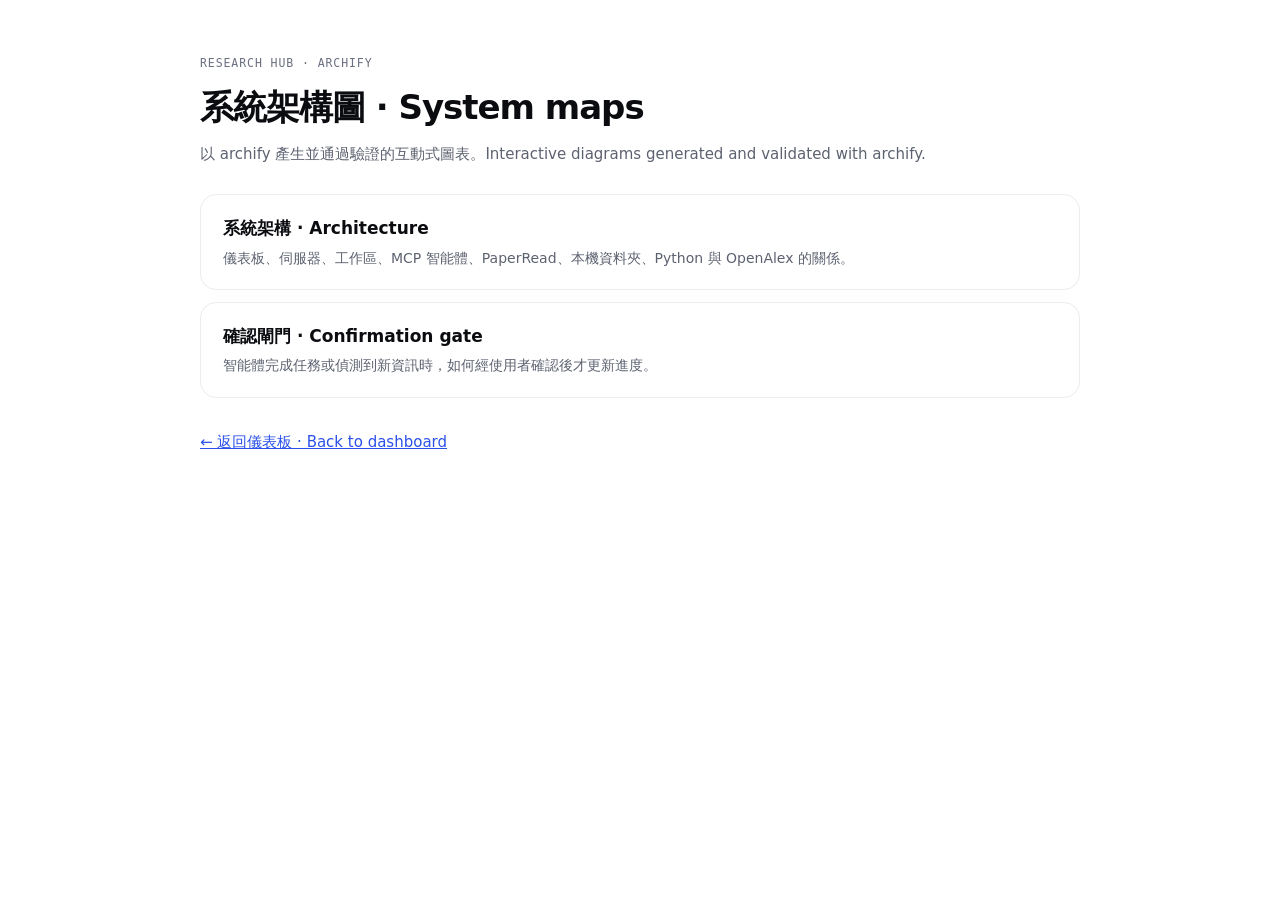
==== research_hub/web/diagrams/index.html @ 6e461e7f "Add Research Hub: PaperRead-based research progress dashboard Bilingual (zh-TW/en) local dashboard s" ====
<!doctype html>
<html lang="zh-Hant-TW">
<head>
<meta charset="utf-8"><meta name="viewport" content="width=device-width, initial-scale=1">
<title>系統架構圖 · System maps</title>
<link rel="icon" href="/favicon.svg" type="image/svg+xml">
<style>
  :root { color-scheme: light; --ink:#0b0c10; --muted:#5d6270; --line:#ebecef; }
  body { margin:0; background:#fff; color:var(--ink); font:15px/1.6 "IBM Plex Sans","Noto Sans TC",system-ui,sans-serif; }
  main { max-width: 880px; margin: 0 auto; padding: 56px 16px; }
  .eyebrow { font: 500 11.5px "JetBrains Mono", ui-monospace, monospace; letter-spacing:.08em; text-transform:uppercase; color:#6b7080; }
  h1 { font-size: 34px; letter-spacing:-.03em; margin: 10px 0 8px; }
  p { color: var(--muted); margin: 0 0 28px; }
  a.card { display:block; border:1px solid var(--line); border-radius:16px; padding:20px 22px; margin-bottom:12px; color:inherit; text-decoration:none; transition:box-shadow .2s, border-color .2s; }
  a.card:hover { border-color:#dcdee3; box-shadow:0 12px 32px -16px rgba(16,18,27,.18); }
  a.card strong { font-size:17px; }
  a.card span { display:block; color:var(--muted); font-size:14px; margin-top:4px; }
  .back { display:inline-block; margin-top:20px; color:#2b50e8; }
</style>
</head>
<body><main>
  <div class="eyebrow">Research Hub · archify</div>
  <h1>系統架構圖 · System maps</h1>
  <p>以 archify 產生並通過驗證的互動式圖表。Interactive diagrams generated and validated with archify.</p>
  <a class="card" href="architecture.html"><strong>系統架構 · Architecture</strong><span>儀表板、伺服器、工作區、MCP 智能體、PaperRead、本機資料夾、Python 與 OpenAlex 的關係。</span></a>
  <a class="card" href="confirmation-gate.html"><strong>確認閘門 · Confirmation gate</strong><span>智能體完成任務或偵測到新資訊時，如何經使用者確認後才更新進度。</span></a>
  <a class="back" href="/">← 返回儀表板 · Back to dashboard</a>
</main></body>
</html>
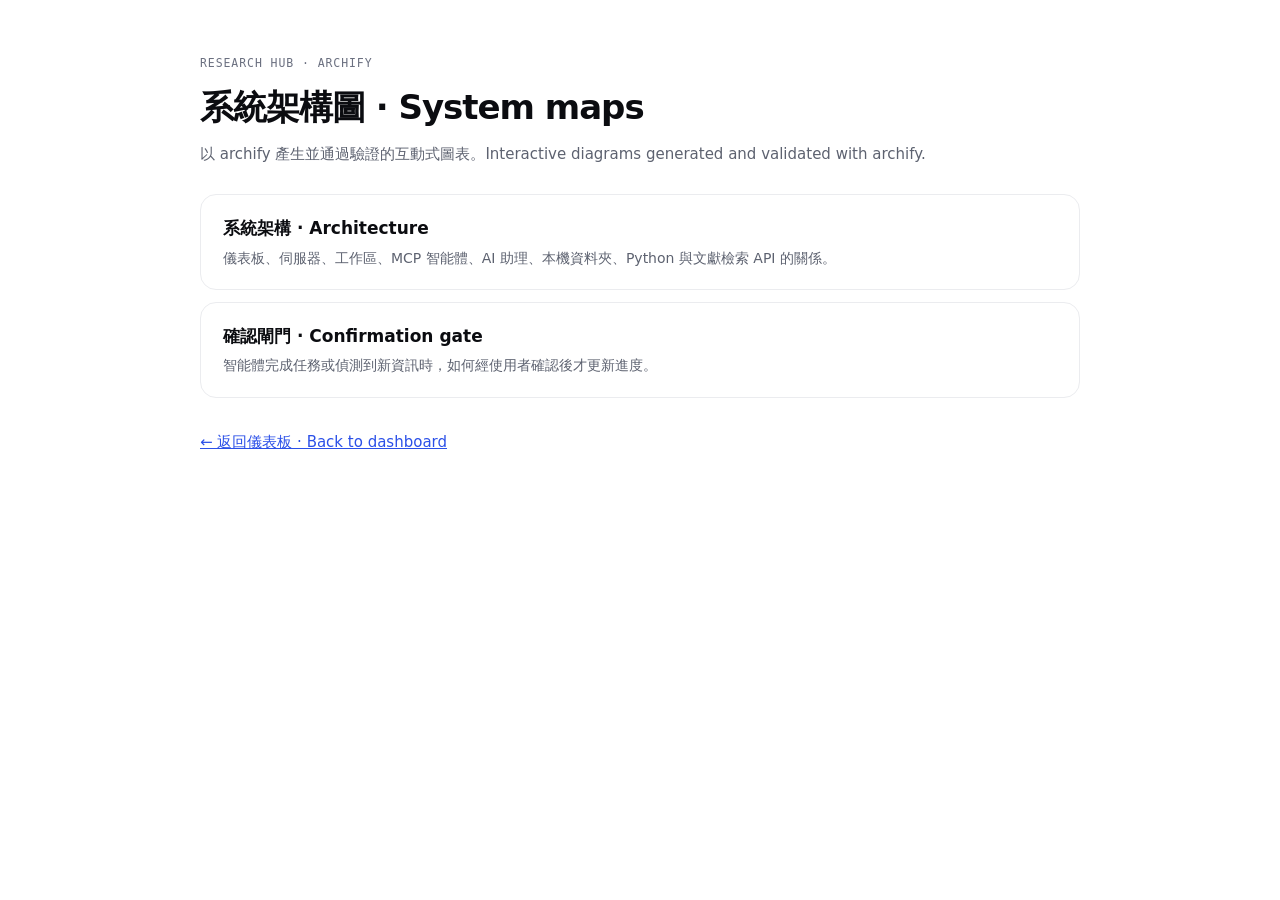
==== commit 53dce337: "Remove the PaperRead integration - Drop the PaperRead card, sync endpoints, settings, reader links a" ====
--- a/research_hub/web/diagrams/index.html
+++ b/research_hub/web/diagrams/index.html
@@ -22,7 +22,7 @@
   <div class="eyebrow">Research Hub · archify</div>
   <h1>系統架構圖 · System maps</h1>
   <p>以 archify 產生並通過驗證的互動式圖表。Interactive diagrams generated and validated with archify.</p>
-  <a class="card" href="architecture.html"><strong>系統架構 · Architecture</strong><span>儀表板、伺服器、工作區、MCP 智能體、PaperRead、本機資料夾、Python 與 OpenAlex 的關係。</span></a>
+  <a class="card" href="architecture.html"><strong>系統架構 · Architecture</strong><span>儀表板、伺服器、工作區、MCP 智能體、AI 助理、本機資料夾、Python 與文獻檢索 API 的關係。</span></a>
   <a class="card" href="confirmation-gate.html"><strong>確認閘門 · Confirmation gate</strong><span>智能體完成任務或偵測到新資訊時，如何經使用者確認後才更新進度。</span></a>
   <a class="back" href="/">← 返回儀表板 · Back to dashboard</a>
 </main></body>
